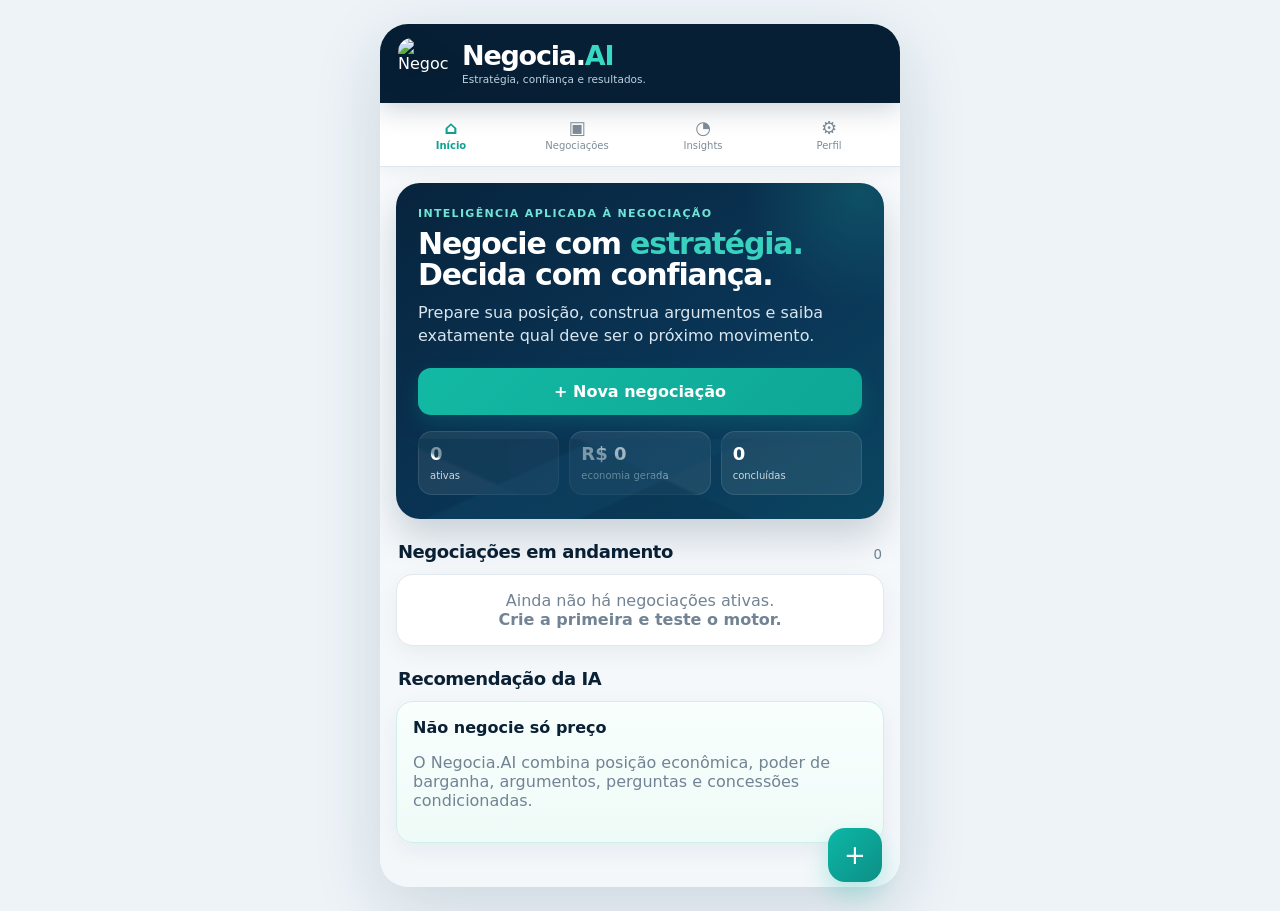
==== index.html @ d66fb2ff "Add HD Negocia.AI favicon and refresh assets" ====
<!doctype html>
<html lang="pt-BR">
<head>
<meta charset="utf-8">
<meta name="viewport" content="width=device-width,initial-scale=1,viewport-fit=cover">
<meta name="theme-color" content="#061F35">
<title>Negocia.AI</title>
<link rel="icon" type="image/webp" href="./assets/negocia-icon.webp?v=100">
<link rel="stylesheet" href="./styles-v091.css?v=100">
<link rel="stylesheet" href="./ux-v093.css?v=100">
<link rel="stylesheet" href="./history-detail-v097.css?v=100">
</head>
<body>
<div id="app"></div>
<script src="./brand-v091.js?v=100"></script>
<script src="./app-core-v091.js?v=100"></script>
<script src="./app-strategy-v091.js?v=100"></script>
<script src="./app-engine-v091.js?v=100"></script>
<script src="./app-ui-v091.js?v=100"></script>
<script src="./commercial-structure-v092.js?v=100"></script>
<script src="./ux-tone-v093.js?v=100"></script>
<script src="./robust-v094.js?v=100"></script>
<script src="./robust-v0941.js?v=100"></script>
<script src="./materials-v095.js?v=100"></script>
<script src="./status-history-v096.js?v=100"></script>
<script src="./history-detail-v097.js?v=100"></script>
</body>
</html>
---- styles-v091.css ----
:root{
  --navy:#06253C; --navy2:#0A3554; --navy3:#0F476A; --teal:#0CB8A6; --mint:#22D3B6;
  --cyan:#35C7E8; --blue:#1687FF; --bg:#F3F7FA; --card:#FFFFFF; --text:#102233; --muted:#6C7D8C;
  --line:#DCE7EE; --soft:#EAF7F5; --warn:#F4B942; --danger:#E45B63; --success:#16A37D;
  --shadow:0 14px 36px rgba(6,37,60,.09); --radius:20px;
}
*{box-sizing:border-box}html,body{margin:0;min-height:100%;font-family:Inter,ui-sans-serif,system-ui,-apple-system,BlinkMacSystemFont,"Segoe UI",sans-serif;background:linear-gradient(180deg,#EAF1F5 0,#F7FAFC 45%,#EEF4F7 100%);color:var(--text)}
button,input,select,textarea{font:inherit}button{cursor:pointer}.app-shell{max-width:520px;min-height:100vh;margin:0 auto;background:var(--bg);position:relative;padding-bottom:88px;box-shadow:0 20px 80px rgba(5,32,52,.16)}
.topbar{position:sticky;top:0;z-index:30;background:linear-gradient(135deg,var(--navy),var(--navy2) 58%,#0B4360);color:white;padding:17px 20px 15px;box-shadow:0 8px 26px rgba(6,37,60,.18)}
.topbar:after{content:"";position:absolute;inset:0;background:radial-gradient(circle at 86% -20%,rgba(53,199,232,.20),transparent 38%);pointer-events:none}.brand{display:flex;align-items:center;gap:11px;position:relative;z-index:1}.brand-mark{width:39px;height:39px;border-radius:12px;background:linear-gradient(145deg,#67E7D9,#0EB7C4 48%,#1687FF);display:grid;place-items:center;box-shadow:0 8px 20px rgba(17,203,201,.2);font-weight:900;font-size:21px}.brand-title{font-weight:900;font-size:19px;letter-spacing:-.02em}.brand-title em{font-style:normal;color:#49DCC7}.brand-sub{font-size:11px;color:#C9DCE7;margin-top:1px}
.page{padding:18px}.hero{background:linear-gradient(155deg,var(--navy),#0B3958 62%,#0D4C67);color:white;border-radius:26px;padding:24px;box-shadow:var(--shadow);position:relative;overflow:hidden}.hero:before{content:"";position:absolute;width:240px;height:240px;border-radius:50%;background:radial-gradient(circle,rgba(34,211,182,.18),transparent 68%);right:-95px;top:-110px}.hero h1{font-size:29px;line-height:1.03;margin:0 0 10px;letter-spacing:-.04em}.hero h1 span{color:#4AE0C7}.hero p{margin:0 0 20px;color:#D5E3EA;line-height:1.48}.eyebrow{font-size:11px;text-transform:uppercase;letter-spacing:.12em;color:#85E6D4;font-weight:800;margin-bottom:9px}.hero-stat{display:flex;gap:10px;margin-top:16px}.hero-stat .mini{flex:1;background:rgba(255,255,255,.08);border:1px solid rgba(255,255,255,.10);border-radius:14px;padding:11px}.mini b{display:block;font-size:18px}.mini span{font-size:10px;color:#C8D9E3}
.primary,.secondary,.tertiary{border:none;width:100%;border-radius:14px;padding:14px 16px;font-weight:800}.primary{background:linear-gradient(135deg,#0CB8A6,#139E9F);color:white;box-shadow:0 9px 22px rgba(12,184,166,.22)}.primary.blue{background:linear-gradient(135deg,#157EFF,#176FE0);box-shadow:0 9px 22px rgba(21,126,255,.22)}.secondary{background:white;border:1px solid var(--line);color:var(--navy)}.tertiary{background:#EAF8F5;color:#0C8E7D}.inline-actions{display:grid;grid-template-columns:1fr 1fr;gap:9px}.inline-actions.three{grid-template-columns:1fr 1fr 1fr}
.section-head{display:flex;justify-content:space-between;align-items:end;margin:22px 2px 9px}.section-head h2{margin:0;font-size:18px}.section-head small{color:var(--muted)}.card{background:var(--card);border:1px solid var(--line);border-radius:18px;padding:17px;box-shadow:var(--shadow);margin-top:12px}.card.teal{border-color:#BEEBE3;background:linear-gradient(180deg,#F7FFFD,#EEFBF8)}.card.navy{background:linear-gradient(145deg,var(--navy),var(--navy2));color:white;border:none}.card.navy p,.card.navy .muted{color:#C8D9E3}.card h3{margin:0 0 9px;font-size:16px}.card h4{margin:0 0 6px}.muted{color:var(--muted)}.tiny{font-size:12px;color:var(--muted)}
.grid2{display:grid;grid-template-columns:1fr 1fr;gap:10px}.metric{background:white;border:1px solid var(--line);border-radius:16px;padding:14px}.metric b{font-size:22px;display:block;letter-spacing:-.03em}.metric span{font-size:11px;color:var(--muted)}.metric.good b{color:#098F76}.metric.warn b{color:#C18310}.metric.danger b{color:#C94C56}.row{display:flex;justify-content:space-between;align-items:center;gap:12px;border-bottom:1px solid #EDF2F5;padding:10px 0}.row:last-child{border-bottom:0}.row span{color:var(--muted);font-size:13px}.row b{text-align:right;font-size:13px}
.bottomnav{position:fixed;bottom:0;left:50%;transform:translateX(-50%);width:min(520px,100%);display:grid;grid-template-columns:repeat(4,1fr);background:rgba(255,255,255,.97);backdrop-filter:blur(10px);border-top:1px solid var(--line);padding:7px 8px calc(7px + env(safe-area-inset-bottom));z-index:40}.navbtn{border:none;background:transparent;color:#7E8C97;font-size:10px;padding:5px}.navbtn.active{color:#0AA38F;font-weight:800}.navicon{font-size:19px;display:block;margin-bottom:2px}
.choice-grid{display:grid;gap:9px}.choice{border:1px solid var(--line);border-radius:15px;padding:14px;background:white;text-align:left;font-weight:800;display:flex;align-items:center;gap:12px}.choice-icon{width:36px;height:36px;border-radius:11px;background:#EAF8F5;color:#0E9A86;display:grid;place-items:center;font-size:18px}.choice small{display:block;color:var(--muted);font-weight:500;margin-top:2px}.choice.selected{border-color:#1EC1AA;box-shadow:0 0 0 3px rgba(30,193,170,.11)}
.field{margin:13px 0}.field label{font-size:12px;font-weight:800;display:block;margin-bottom:6px}.field input,.field select,.field textarea{width:100%;border:1px solid var(--line);background:white;border-radius:13px;padding:13px;outline:none;color:var(--text)}.field textarea{min-height:86px;resize:vertical}.field input:focus,.field select:focus,.field textarea:focus{border-color:#20B9A4;box-shadow:0 0 0 3px rgba(32,185,164,.09)}.field small{display:block;color:var(--muted);font-size:11px;margin-top:5px}.progress{height:5px;background:#DCE7EB;border-radius:999px;overflow:hidden;margin:2px 0 17px}.progress div{height:100%;background:linear-gradient(90deg,#16BDA9,#31C5E6)}
.pill{display:inline-flex;align-items:center;gap:5px;font-size:10px;font-weight:800;border-radius:999px;padding:6px 9px;background:#E7F4FF;color:#1767B8}.pill.good{background:#E8F9F4;color:#0A8A70}.pill.warn{background:#FFF6DF;color:#9A6814}.pill.bad{background:#FDEBED;color:#B83A46}.tabs{display:flex;background:#ECF2F5;border-radius:12px;padding:3px;gap:3px;margin:12px 0}.tab{flex:1;border:0;background:transparent;border-radius:10px;padding:8px 5px;font-size:11px;font-weight:700;color:#6D7B85}.tab.active{background:white;color:var(--navy);box-shadow:0 3px 10px rgba(6,37,60,.08)}
.score{display:flex;gap:15px;align-items:center}.score-ring{width:88px;height:88px;border-radius:50%;display:grid;place-items:center;background:conic-gradient(#12AD93 calc(var(--s)*1%),#E5EEF2 0);position:relative}.score-ring:after{content:"";position:absolute;width:68px;height:68px;border-radius:50%;background:white}.score-ring b{position:relative;z-index:1;font-size:22px}.bar{height:7px;background:#E6EEF2;border-radius:999px;overflow:hidden}.bar i{display:block;height:100%;background:linear-gradient(90deg,#0FBEA5,#25CCE4);border-radius:999px}.callout{padding:13px 14px;border-radius:14px;border:1px solid #D8E6EC;background:#F6FAFC;margin:11px 0}.callout strong{display:block;margin-bottom:4px}.callout.good{background:#ECFAF7;border-color:#CDEFE6}.callout.warn{background:#FFF8E7;border-color:#F4E3AE}.callout.bad{background:#FEF0F2;border-color:#F6D3D7}.step{display:grid;grid-template-columns:28px 1fr;gap:10px;margin:11px 0}.stepnum{width:27px;height:27px;border-radius:9px;background:#E6F6F4;color:#0A937F;display:grid;place-items:center;font-size:12px;font-weight:900}.step b{font-size:13px}.step p{margin:2px 0 0;color:var(--muted);font-size:12px;line-height:1.4}
.strategy-strip{display:grid;grid-template-columns:repeat(3,1fr);gap:7px;margin:11px 0}.strategy-chip{border:1px solid var(--line);border-radius:12px;padding:9px;background:white;text-align:center}.strategy-chip b{display:block;font-size:13px}.strategy-chip span{font-size:9px;color:var(--muted)}.argument{padding:13px;border-radius:14px;background:#F7FAFC;border:1px solid #E1EAF0;margin:8px 0}.argument .arghead{display:flex;justify-content:space-between;align-items:center;gap:10px;margin-bottom:5px}.argument b{font-size:13px}.argument p{font-size:12px;line-height:1.42;color:#50616E;margin:0}.argument.good{background:#F2FCF9;border-color:#CDEFE6}.argument.warn{background:#FFF9EB;border-color:#F1E2B5}.quote{font-size:13px;line-height:1.48;padding:13px;border-left:3px solid #11B39E;background:#F3FBF9;border-radius:0 12px 12px 0;color:#304753}
.chat{display:flex;flex-direction:column;gap:9px;margin-top:12px}.bubble{max-width:89%;padding:11px 13px;border-radius:16px;font-size:13px;line-height:1.45}.bubble.user{align-self:flex-end;background:#E8EFF3;color:#203443;border-bottom-right-radius:5px}.bubble.ai{align-self:flex-start;background:linear-gradient(145deg,var(--navy),#0B3D5A);color:white;border-bottom-left-radius:5px}.analysis-panel{margin-top:12px}.analysis-title{display:flex;align-items:center;gap:8px;margin-bottom:6px}.analysis-title .dot{width:8px;height:8px;border-radius:50%;background:#10B69E;box-shadow:0 0 0 4px rgba(16,182,158,.12)}.copilotbox{position:sticky;bottom:76px;background:linear-gradient(180deg,rgba(243,247,250,0),#F3F7FA 22%);padding-top:20px}.copilot-input{display:flex;gap:7px}.copilot-input textarea{flex:1;min-height:50px;max-height:100px;border:1px solid var(--line);border-radius:14px;padding:11px;resize:none;background:white}.send{width:50px;border:0;border-radius:14px;background:linear-gradient(135deg,#0CB8A6,#159A91);color:white;font-size:18px}.tonebar{display:flex;gap:6px;overflow:auto;margin:9px 0}.tone{border:1px solid var(--line);background:white;border-radius:999px;padding:7px 9px;font-size:10px;white-space:nowrap}.tone.active{background:var(--navy);color:white;border-color:var(--navy)}
.card.navy .row{border-bottom-color:rgba(255,255,255,.22)}
.card.navy .row span{color:#BFD3E1}
.card.navy .row b{color:#FFFFFF}
.card.navy .tiny{color:#BFD3E1}
.copilotbox{position:static!important;bottom:auto!important;background:transparent!important;padding-top:12px!important;margin-top:8px}
.copy-response{width:100%;margin-top:10px}
.empty{text-align:center;padding:32px 16px;color:var(--muted)}.divider{height:1px;background:var(--line);margin:14px 0}.fab{position:fixed;right:max(calc((100vw - 520px)/2 + 18px),18px);bottom:92px;width:54px;height:54px;border:0;border-radius:17px;background:linear-gradient(135deg,#0CB8A6,#0D8E86);color:white;font-size:26px;box-shadow:0 12px 24px rgba(12,184,166,.27);z-index:31}
.speakerbar{display:grid;grid-template-columns:1fr 1fr;gap:6px;margin:8px 0}.speaker{border:1px solid var(--line);background:#fff;border-radius:10px;padding:8px;font-size:11px;font-weight:800;color:#617485}.speaker.active{background:#EAF8F5;color:#087E6E;border-color:#9FDFD5}.intel-grid{display:grid;grid-template-columns:1fr 1fr;gap:8px}.intel-metric{background:#F7FAFC;border:1px solid #E1EAF0;border-radius:12px;padding:10px}.intel-metric b{display:block;font-size:14px;color:var(--navy)}.intel-metric span{font-size:10px;color:var(--muted)}.sequence{font-size:12px;line-height:1.55;color:#445D6F}.sequence strong{color:var(--navy)}
@media(min-width:760px){body{padding:22px}.app-shell{border-radius:30px;overflow:hidden;min-height:calc(100vh - 44px)}.bottomnav{bottom:22px;border-radius:0 0 30px 30px}.fab{bottom:112px}}
.topbar{background:#061F35;color:#fff;padding:11px 16px 10px;border-bottom:0;box-shadow:0 8px 24px rgba(6,31,53,.18)}
.brand{display:flex;align-items:center;min-height:54px;width:100%}
.official-logo{display:block;width:min(330px,84vw);height:auto;max-height:58px;object-fit:contain;object-position:left center}
.brand-mark,.brand-title,.brand-sub{display:none!important}
.brand-source-note{display:none}
@media (max-width:390px){.official-logo{width:min(300px,88vw);max-height:52px}.topbar{padding-left:12px;padding-right:12px}}
:root{--navy:#082844; --navy2:#0B3556; --teal:#13B9A4; --teal2:#38D2BF; --blue:#1F7BFF;--bg:#F4F8FB; --card:#FFFFFF; --text:#0A2035; --muted:#718394; --line:#DDE7EF;--soft:#ECF9F6; --shadow:0 8px 26px rgba(8,40,68,.08); --radius:18px}
html,body{background:#EDF3F7;color:var(--text)}
.app-shell{background:linear-gradient(180deg,#F9FBFD 0,#F3F7FA 100%);box-shadow:0 20px 70px rgba(8,40,68,.14)}
.topbar{background:#061F35;color:#fff;padding:13px 18px 12px;border-bottom:0;box-shadow:0 8px 24px rgba(6,31,53,.18);backdrop-filter:none}
.topbar:after{display:none}.brand{gap:9px}.brand-title{font-size:18px;color:var(--navy)}.brand-title em{color:var(--teal)}.brand-sub{color:#7D8F9F;font-size:10px}
.page{padding:16px 16px 20px}.hero{background:linear-gradient(145deg,#07243D 0%,#0A3556 58%,#0B4661 100%);border-radius:24px;padding:24px 22px;box-shadow:0 18px 38px rgba(7,36,61,.19)}
.hero:after{content:"";position:absolute;left:-8%;right:-8%;bottom:-35px;height:115px;background:linear-gradient(155deg,transparent 0 29%,rgba(15,71,101,.72) 30% 48%,transparent 49%),linear-gradient(25deg,transparent 0 35%,rgba(9,54,81,.95) 36% 57%,transparent 58%);opacity:.55;pointer-events:none}
.hero h1{font-size:30px}.hero h1 span{color:#38D2BF}.hero p{color:#D9E6EF}.eyebrow{color:#70E4D5}
.primary{background:linear-gradient(135deg,#13B9A4,#0EA795);box-shadow:0 8px 20px rgba(19,185,164,.18);border-radius:13px}.primary.blue{background:linear-gradient(135deg,#2383FF,#146BE0)}
.secondary{background:#fff;color:var(--navy);border:1px solid #D6E2EB}.tertiary{background:#EAF8F5;color:#078B78}
.card{border:1px solid #E0E9F0;border-radius:17px;box-shadow:0 7px 22px rgba(8,40,68,.06);padding:16px}.card.teal{background:linear-gradient(180deg,#F8FFFD,#EFFBF8);border-color:#CFEFE8}.card.navy{background:linear-gradient(145deg,#082844,#0A3A5D);box-shadow:0 12px 28px rgba(8,40,68,.16)}
.metric{border-color:#E2EAF0;border-radius:15px;box-shadow:0 5px 14px rgba(8,40,68,.035)}
.choice{border-color:#DDE7EF;border-radius:14px;box-shadow:0 3px 11px rgba(8,40,68,.03)}.choice-icon{background:#EEF8F7;color:#0B9B89}.choice.selected{border-color:#21BBA7;background:#F6FFFD;box-shadow:0 0 0 3px rgba(33,187,167,.10)}
.field input,.field select,.field textarea{background:#FBFDFE;border-color:#D9E5ED;border-radius:12px}.field input:focus,.field select:focus,.field textarea:focus{border-color:#18B7A3;box-shadow:0 0 0 3px rgba(24,183,163,.09)}
.progress{background:#E6EDF2}.progress div{background:linear-gradient(90deg,#16B8A4,#36CDE0)}
.pill.good{background:#EAF9F5;color:#098A76}.tabs{background:#EEF3F7}.tab.active{color:#082844}
.argument{background:#F8FAFC;border-color:#E1E9EF}.argument.good{background:#F4FCFA;border-color:#D0EEE8}.quote{background:#F1FAF8;border-left-color:#13B9A4;color:#294252}
.chat{gap:8px}.bubble.user{background:#EFF3F6;color:#173046}.bubble.ai{background:#0A3556;color:white}.analysis-title .dot{background:#16B7A2}
.copilotbox{background:linear-gradient(180deg,rgba(244,248,251,0),#F4F8FB 18%)}.send{background:linear-gradient(135deg,#13B9A4,#0CA28F)}
.bottomnav{background:rgba(255,255,255,.98);border-top-color:#DCE6ED}.navbtn.active{color:#0DA28F}
.strategy-strip{gap:8px}.strategy-chip{background:#fff;border-color:#E0E8EE;border-radius:12px}
.app-toast{position:fixed;left:50%;bottom:96px;transform:translate(-50%,18px);z-index:9999;background:#082844;color:#fff;padding:10px 14px;border-radius:12px;font-size:12px;font-weight:700;opacity:0;pointer-events:none;transition:.2s ease;box-shadow:0 10px 30px rgba(8,40,68,.2)}.app-toast.show{opacity:1;transform:translate(-50%,0)}
.section-head h2,h2{letter-spacing:-.025em;color:#0A2035}.row b{color:#0A2035}.metric.good b{color:#079276}.metric.warn b{color:#B8790B}.score-ring{background:conic-gradient(#13B9A4 calc(var(--s)*1%),#E6EEF3 0)}.bar i{background:linear-gradient(90deg,#13B9A4,#35CADC)}
@media (min-width:700px){body{padding:24px 0}.app-shell{border-radius:28px;overflow:hidden;min-height:calc(100vh - 48px)}}


/* Android native safe area: keep app navigation above system navigation buttons */
:root{--android-safe-bottom:0px}
.android-app .app-shell{padding-bottom:calc(88px + var(--android-safe-bottom))!important}
.android-app .bottomnav{
  bottom:var(--android-safe-bottom)!important;
  padding-bottom:7px!important;
}
.android-app .fab{bottom:calc(92px + var(--android-safe-bottom))!important}
.android-app .page{padding-bottom:calc(24px + var(--android-safe-bottom))}
@media(min-width:760px){
  .android-app .bottomnav{bottom:calc(22px + var(--android-safe-bottom))!important}
  .android-app .fab{bottom:calc(112px + var(--android-safe-bottom))!important}
}


/* v0.9.7 beta5: primary navigation moved below the brand header */
.app-shell{padding-bottom:24px!important}
.bottomnav{
  position:static!important;
  left:auto!important;
  bottom:auto!important;
  transform:none!important;
  width:100%!important;
  margin:0!important;
  display:grid!important;
  grid-template-columns:repeat(4,1fr)!important;
  background:#fff!important;
  border-top:0!important;
  border-bottom:1px solid var(--line)!important;
  padding:7px 8px!important;
  box-shadow:0 5px 14px rgba(8,40,68,.05)!important;
  backdrop-filter:none!important;
  z-index:25!important;
}
.bottomnav .navbtn{padding:7px 4px 8px!important}
.bottomnav .navicon{font-size:18px!important}
.fab{bottom:calc(18px + var(--android-safe-bottom,0px))!important}
.android-app .app-shell{padding-bottom:24px!important}
.android-app .bottomnav{bottom:auto!important;padding-bottom:7px!important}
.android-app .page{padding-bottom:28px!important}
.android-app .fab{bottom:calc(18px + var(--android-safe-bottom))!important}
@media(min-width:760px){
  .bottomnav{border-radius:0!important}
  .android-app .bottomnav{bottom:auto!important}
  .android-app .fab{bottom:calc(26px + var(--android-safe-bottom))!important}
}


/* v0.9.10 beta12: HD brand system */
.brand-lockup{display:flex;align-items:center;gap:12px;min-width:0}
.brand-icon-hd{display:block;width:52px;height:52px;flex:0 0 52px;object-fit:contain;border-radius:14px;filter:drop-shadow(0 7px 13px rgba(0,0,0,.24))}
.brand-copy{min-width:0;display:flex;flex-direction:column;justify-content:center}
.brand-wordmark{color:#fff;font-size:27px;font-weight:900;line-height:.94;letter-spacing:-.045em;white-space:nowrap}
.brand-wordmark span{color:#39D8C5}
.brand-tagline{margin-top:5px;color:#BFD3E1;font-size:10.5px;font-weight:500;line-height:1.15;letter-spacing:.005em;white-space:nowrap}
.official-logo{display:none!important}
@media(max-width:390px){
  .brand-lockup{gap:10px}
  .brand-icon-hd{width:46px;height:46px;flex-basis:46px;border-radius:12px}
  .brand-wordmark{font-size:24px}
  .brand-tagline{font-size:9.5px}
  .brand{min-height:50px}
}
---- ux-v093.css ----
/* Negocia.AI v0.9.3 - separacao visual de participantes e tom */

/* Conversa: quatro papeis visuais distintos */
.chat{gap:10px}
.bubble{position:relative;padding-top:22px;border:1px solid transparent;box-shadow:0 3px 10px rgba(8,40,68,.04)}
.bubble:before{position:absolute;top:6px;left:12px;font-size:9px;font-weight:900;letter-spacing:.04em;text-transform:uppercase;opacity:.78}

/* Minha mensagem */
.bubble.me{
  align-self:flex-end;
  background:#DFF7F2;
  color:#12392F;
  border-color:#9FDFD5;
  border-bottom-right-radius:5px;
}
.bubble.me:before{content:"Você";color:#087A69}

/* Observacao da ferramenta depois da minha mensagem */
.bubble.tool-own{
  align-self:flex-start;
  background:#082F4F;
  color:#FFFFFF;
  border-color:#082F4F;
  border-bottom-left-radius:5px;
}
.bubble.tool-own:before{content:"Negocia.AI";color:#7FE8D8}

/* Fala da contraparte */
.bubble.counterparty{
  align-self:flex-start;
  background:#FFF1DB;
  color:#4B3214;
  border-color:#F0CF9E;
  border-bottom-left-radius:5px;
}
.bubble.counterparty:before{content:"Contraparte";color:#9A621A}

/* Leitura curta da ferramenta apos a contraparte */
.bubble.tool-counterparty{
  align-self:flex-start;
  background:#155B86;
  color:#FFFFFF;
  border-color:#155B86;
  border-bottom-left-radius:5px;
}
.bubble.tool-counterparty:before{content:"Negocia.AI · leitura";color:#BEE6FF}

/* Mensagem inicial do copiloto */
.bubble.ai{
  align-self:flex-start;
  background:#0A3556;
  color:#FFFFFF;
  border-bottom-left-radius:5px;
}
.bubble.ai:before{content:"Negocia.AI";color:#7FE8D8}

/* Fallback para conversas antigas gravadas antes da v0.9.3 */
.bubble.user{
  align-self:flex-end;
  background:#EEF3F6;
  color:#173046;
  border-color:#DCE6ED;
  border-bottom-right-radius:5px;
}
.bubble.user:before{content:"Mensagem";color:#667B8B}

/* Tom selecionado precisa ser perceptivel antes mesmo de ler o texto */
.tone{transition:.16s ease;border-width:1px}
.tone:nth-child(1).active{background:#0A937F;color:#fff;border-color:#0A937F;box-shadow:0 4px 12px rgba(10,147,127,.16)}
.tone:nth-child(2).active{background:#0A3556;color:#fff;border-color:#0A3556;box-shadow:0 4px 12px rgba(10,53,86,.16)}
.tone:nth-child(3).active{background:#8D3443;color:#fff;border-color:#8D3443;box-shadow:0 4px 12px rgba(141,52,67,.16)}

/* Resposta recomendada fica mais evidente */
.analysis-panel .quote{font-size:13px;line-height:1.55}
.analysis-panel .card:has(.quote){border-color:#CFE3EA}

@media(max-width:520px){
  .bubble{max-width:92%}
}
---- history-detail-v097.css ----
/* Negocia.AI v0.9.7 - detalhe e linha do tempo das negociações */
.neg-detail-head{display:flex;align-items:flex-start;justify-content:space-between;gap:12px;margin-bottom:12px}
.neg-detail-head h2{margin:6px 0 2px}
.neg-summary-grid{display:grid;grid-template-columns:repeat(2,minmax(0,1fr));gap:8px;margin:12px 0}
.neg-summary-item{background:#f4f8fb;border:1px solid #dce7ee;border-radius:12px;padding:10px}
.neg-summary-item b{display:block;font-size:15px;color:#06263f;margin-top:3px}
.neg-summary-item span{font-size:11px;color:#6b7f8e}
.timeline-wrap{position:relative;margin:14px 0 6px;padding-left:16px}
.timeline-wrap:before{content:"";position:absolute;left:5px;top:8px;bottom:8px;width:2px;background:#d7e4ea}
.timeline-item{position:relative;margin:0 0 12px}
.timeline-item:before{content:"";position:absolute;left:-15px;top:14px;width:8px;height:8px;border-radius:50%;background:#9db0bc;border:2px solid #fff;box-shadow:0 0 0 1px #cbd9e0}
.timeline-item.me:before{background:#0aa58f}.timeline-item.counterparty:before{background:#d89b39}.timeline-item.system:before{background:#667b8a}
.timeline-card{border-radius:14px;padding:11px 12px;border:1px solid #dce6eb;background:#fff}
.timeline-item.me .timeline-card{background:#e9f9f5;border-color:#bfe9df}
.timeline-item.counterparty .timeline-card{background:#fff7e9;border-color:#f2dfba}
.timeline-item.system .timeline-card{background:#eef4f7;border-color:#d8e4e9}
.timeline-role{font-size:11px;font-weight:900;text-transform:uppercase;letter-spacing:.03em;color:#597080;margin-bottom:5px}
.timeline-text{white-space:pre-wrap;line-height:1.42;color:#183242}
.timeline-time{font-size:10px;color:#84949f;margin-top:7px}
.timeline-ai{margin-top:8px;padding:9px 10px;border-radius:10px;background:#0a3554;color:#fff;font-size:12px;line-height:1.4}
.timeline-ai.counter{background:#245c78}
.timeline-ai b{color:#fff}
.result-banner{border-radius:14px;padding:12px 13px;margin:12px 0;background:#edf9f6;border:1px solid #bfe7dc}
.result-banner.lost{background:#fff6e6;border-color:#f1ddb2}
.result-banner .row:last-child{border-bottom:0}
.detail-actions{display:grid;gap:8px;margin:14px 0 4px}
.detail-actions .primary,.detail-actions .secondary{width:100%}
@media(max-width:420px){.neg-summary-grid{grid-template-columns:1fr 1fr}.neg-detail-head{display:block}}
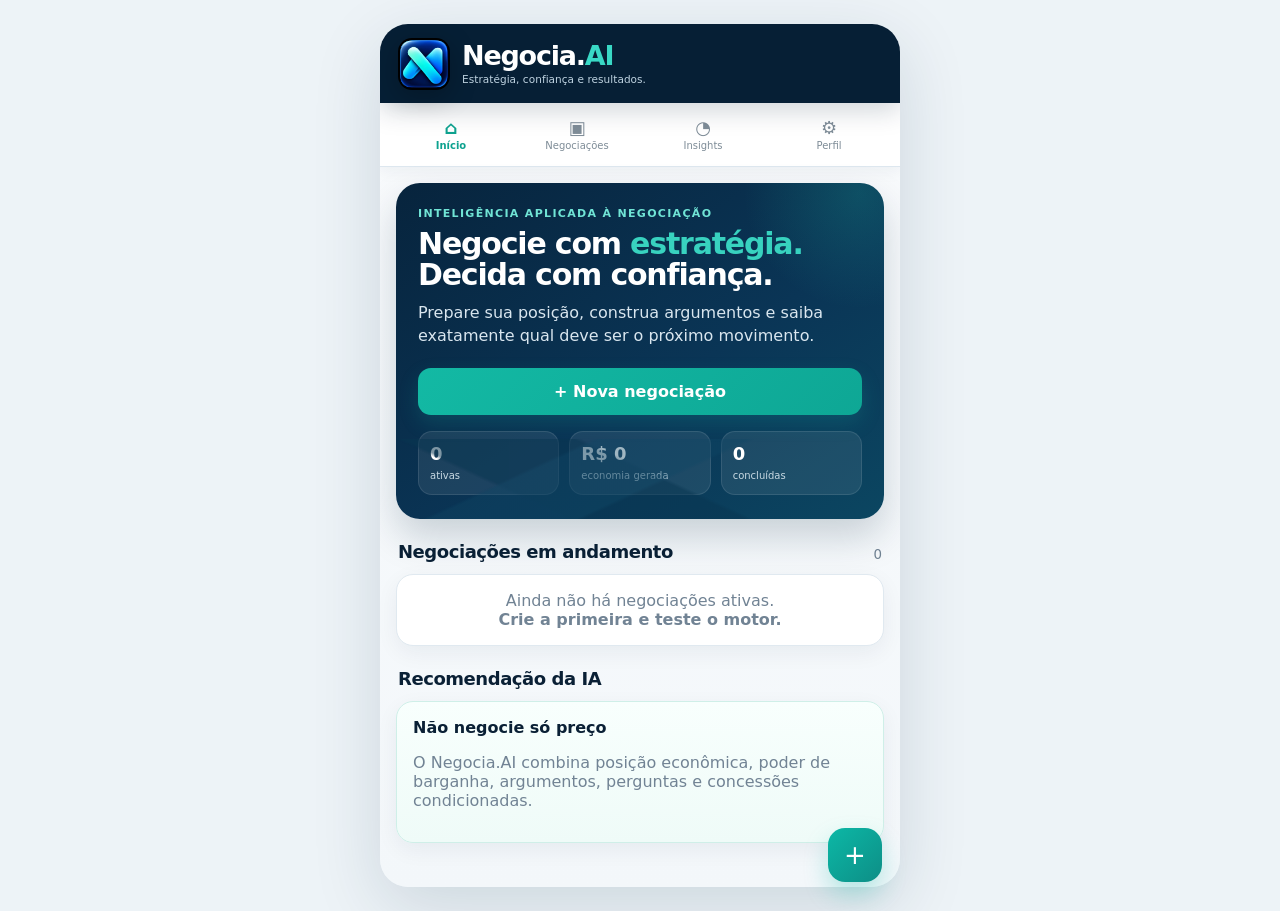
==== commit 69a6f2b8: "Refresh Negocia.AI embedded branding" ====
--- a/index.html
+++ b/index.html
@@ -5,24 +5,24 @@
 <meta name="viewport" content="width=device-width,initial-scale=1,viewport-fit=cover">
 <meta name="theme-color" content="#061F35">
 <title>Negocia.AI</title>
-<link rel="icon" type="image/webp" href="./assets/negocia-icon.webp?v=100">
-<link rel="stylesheet" href="./styles-v091.css?v=100">
-<link rel="stylesheet" href="./ux-v093.css?v=100">
-<link rel="stylesheet" href="./history-detail-v097.css?v=100">
+<link rel="icon" type="image/webp" href="./assets/negocia-icon.webp?v=101">
+<link rel="stylesheet" href="./styles-v091.css?v=101">
+<link rel="stylesheet" href="./ux-v093.css?v=101">
+<link rel="stylesheet" href="./history-detail-v097.css?v=101">
 </head>
 <body>
 <div id="app"></div>
-<script src="./brand-v091.js?v=100"></script>
-<script src="./app-core-v091.js?v=100"></script>
-<script src="./app-strategy-v091.js?v=100"></script>
-<script src="./app-engine-v091.js?v=100"></script>
-<script src="./app-ui-v091.js?v=100"></script>
-<script src="./commercial-structure-v092.js?v=100"></script>
-<script src="./ux-tone-v093.js?v=100"></script>
-<script src="./robust-v094.js?v=100"></script>
-<script src="./robust-v0941.js?v=100"></script>
-<script src="./materials-v095.js?v=100"></script>
-<script src="./status-history-v096.js?v=100"></script>
-<script src="./history-detail-v097.js?v=100"></script>
+<script src="./brand-v091.js?v=101"></script>
+<script src="./app-core-v091.js?v=101"></script>
+<script src="./app-strategy-v091.js?v=101"></script>
+<script src="./app-engine-v091.js?v=101"></script>
+<script src="./app-ui-v091.js?v=101"></script>
+<script src="./commercial-structure-v092.js?v=101"></script>
+<script src="./ux-tone-v093.js?v=101"></script>
+<script src="./robust-v094.js?v=101"></script>
+<script src="./robust-v0941.js?v=101"></script>
+<script src="./materials-v095.js?v=101"></script>
+<script src="./status-history-v096.js?v=101"></script>
+<script src="./history-detail-v097.js?v=101"></script>
 </body>
 </html>
